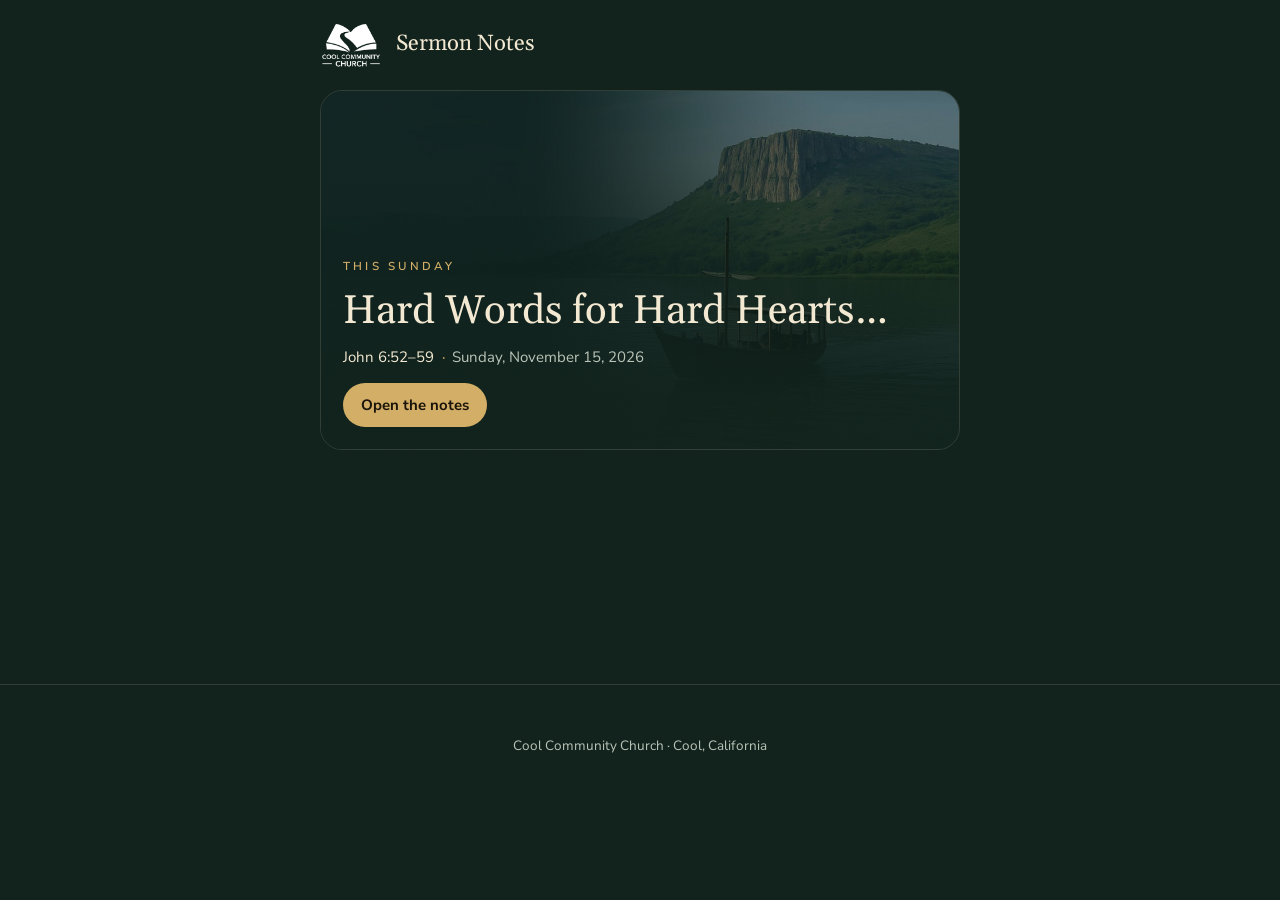
==== docs/index.html @ 18d4a4a9 "Sermon notes site: template, builder, and John 031 page Fill-in-the-blank sermon notes for phones, b" ====
<!doctype html>
<html lang="en">
<head>
<meta charset="utf-8">
<meta name="viewport" content="width=device-width, initial-scale=1, viewport-fit=cover">
<title>Sermon Notes · Cool Community Church</title>
<meta name="description" content="Fill-in sermon notes from Cool Community Church.">
<meta name="theme-color" content="#12231d">
<link rel="icon" href="assets/logo.png">
<link rel="preconnect" href="https://fonts.googleapis.com">
<link rel="preconnect" href="https://fonts.gstatic.com" crossorigin>
<link rel="stylesheet" href="https://fonts.googleapis.com/css2?family=Gelasio:ital,wght@0,400;0,700;1,400&family=Nunito+Sans:wght@400;600;700&display=swap">
<link rel="stylesheet" href="assets/notes.css?v=1794507197">
</head>
<body>
<div class="archive-head">
  <img src="assets/logo.png" alt="Cool Community Church">
  <h1>Sermon Notes</h1>
</div>
<main>
  <a class="feature" href="2026-11-15/"><img src="2026-11-15/hero.jpg" alt=""><div class="inner"><p class="eyebrow">This Sunday</p><h2 class="title">Hard Words for Hard Hearts…</h2><p class="meta"><span class="ref">John 6:52–59</span><span class="dot">·</span>Sunday, November 15, 2026</p><span class="go">Open the notes</span></div></a>
  
</main>
<footer class="site">
  <div>Cool Community Church · Cool, California</div>
</footer>
</body>
</html>
---- docs/assets/notes.css ----
/* Cool Community Church sermon notes.
   Colors come from the sermon slides (deep green, cream, gold); each sermon
   can override --bg and --accent in its notes.txt. Type: Georgia-style serif
   for headings and Scripture (as on the slides), Avenir-style sans for
   everything else (CCC brand guide). */
:root {
  --bg: #12231d;
  --bg-2: #183029;
  --card: rgba(243, 233, 210, 0.05);
  --line: rgba(243, 233, 210, 0.14);
  --text: #f3e9d2;
  --muted: #b9c4b8;
  --accent: #d2ae66;
  --accent-ink: #1a140a;
  --good: #9fd3a8;
  --serif: Georgia, "Gelasio", "Times New Roman", serif;
  --sans: "Avenir Next", Avenir, "Nunito Sans", "Helvetica Neue", Arial, sans-serif;
  --scale: 1;
  color-scheme: dark;
}
* { box-sizing: border-box; }
html { -webkit-text-size-adjust: 100%; }
body {
  margin: 0;
  background: var(--bg);
  color: var(--text);
  font-family: var(--sans);
  font-size: calc(17px * var(--scale));
  line-height: 1.6;
  -webkit-font-smoothing: antialiased;
}
img { max-width: 100%; display: block; }
a { color: var(--accent); }
button { font: inherit; color: inherit; }

/* ---------- Hero ---------- */
.hero {
  position: relative;
  min-height: min(72vh, 600px);
  display: flex;
  flex-direction: column;
  justify-content: flex-end;
  padding: 20px 22px 34px;
  overflow: hidden;
  isolation: isolate;
}
.hero-img {
  position: absolute; inset: 0; z-index: -2;
  width: 100%; height: 100%;
  object-fit: cover; object-position: 72% center;
}
.hero::before {
  content: ""; position: absolute; inset: 0; z-index: -1;
  background:
    linear-gradient(180deg, rgba(18,35,29,.55) 0%, rgba(18,35,29,.05) 30%, rgba(18,35,29,.65) 62%, var(--bg) 100%),
    linear-gradient(90deg, rgba(18,35,29,.75) 0%, rgba(18,35,29,0) 70%);
}
.hero.no-img { min-height: 0; padding-top: 80px; background: radial-gradient(120% 90% at 80% 0%, var(--bg-2), var(--bg)); }
.brand {
  position: absolute; top: 16px; left: 18px; right: 18px;
  display: flex; align-items: center; justify-content: space-between;
}
.brand img { height: 40px; width: auto; opacity: .92; }
.brand a { text-decoration: none; font-size: 12px; letter-spacing: .14em; text-transform: uppercase; color: var(--text); opacity: .8; padding: 8px 0 8px 12px; }
.eyebrow {
  font-family: var(--sans); font-weight: 600;
  font-size: 11.5px; letter-spacing: .28em; text-transform: uppercase;
  color: var(--accent); margin: 0 0 14px;
}
.series {
  font-family: var(--serif); font-weight: 400;
  font-size: clamp(48px, 15vw, 84px); line-height: 1; margin: 0;
  letter-spacing: -.01em;
}
.subtitle {
  font-family: var(--serif); font-style: italic; color: var(--accent);
  font-size: clamp(21px, 6vw, 30px); margin: 8px 0 26px;
}
.title {
  font-family: var(--serif); font-weight: 400;
  font-size: calc(clamp(26px, 7.4vw, 40px) * var(--scale)); line-height: 1.15; margin: 0;
}
.meta { margin: 10px 0 0; color: var(--muted); font-size: 15px; }
.meta .ref { color: var(--text); }
.meta .dot { margin: 0 .5em; color: var(--accent); }

/* ---------- Layout ---------- */
main { max-width: 680px; margin: 0 auto; padding: 0 20px 140px; }
.how {
  display: flex; gap: 12px; align-items: flex-start;
  font-size: 14px; color: var(--muted);
  border: 1px solid var(--line); border-radius: 14px;
  padding: 12px 14px; margin: 6px 0 26px;
}
.how b { color: var(--text); font-weight: 600; }
.how .x { margin-left: auto; background: none; border: 0; color: var(--muted); font-size: 22px; line-height: 1; padding: 0 2px 4px 10px; cursor: pointer; }

/* ---------- Scripture reading ---------- */
.reading {
  position: relative;
  background: linear-gradient(180deg, var(--bg-2), rgba(24,48,41,.4));
  border: 1px solid var(--line); border-radius: 18px;
  padding: 22px 20px 18px; margin: 0 0 30px;
}
.label, .reading p.label {
  font-family: var(--sans); line-height: 1.4;
  font-weight: 600; font-size: 11px; letter-spacing: .24em; text-transform: uppercase;
  color: var(--accent); margin: 0 0 10px;
}
.reading p { font-family: var(--serif); font-size: 1.08em; line-height: 1.7; margin: 0 0 .8em; }
.reading cite { display: block; font-style: normal; font-family: var(--serif); font-style: italic; color: var(--accent); text-align: right; }
.reading.collapsed .body { max-height: 11.5em; overflow: hidden; -webkit-mask-image: linear-gradient(180deg, #000 55%, transparent); mask-image: linear-gradient(180deg, #000 55%, transparent); }
.more { display: none; margin: 6px auto 0; background: none; border: 1px solid var(--line); border-radius: 99px; padding: 6px 16px; font-size: 14px; color: var(--accent); cursor: pointer; }
.reading.collapsible .more { display: block; }

/* ---------- Points ---------- */
.point { margin: 44px 0 0; }
.point-head { display: grid; grid-template-columns: auto 1fr; column-gap: 14px; align-items: baseline; }
.num {
  font-family: var(--serif); font-weight: 700; color: var(--accent);
  font-size: calc(30px * var(--scale)); line-height: 1;
}
.point h2 {
  font-family: var(--serif); font-weight: 400;
  font-size: calc(clamp(23px, 6.4vw, 30px) * var(--scale)); line-height: 1.25; margin: 0;
}
.verses { grid-column: 2; color: var(--accent); font-size: 14.5px; margin-top: 4px; }
.see-also { margin: 14px 0 0; font-size: .92em; color: var(--muted); }
.see-also b { color: var(--accent); font-weight: 600; font-size: 11px; letter-spacing: .2em; text-transform: uppercase; margin-right: 8px; }
h3 { font-family: var(--serif); font-style: italic; font-weight: 400; font-size: 1.2em; color: var(--text); margin: 26px 0 8px; }
.point p, .intro p { margin: 12px 0; }
ul, ol { padding-left: 1.3em; }
li { margin: 6px 0; }
li::marker { color: var(--accent); }
hr.rule { border: 0; height: 1px; background: var(--line); margin: 40px 0 0; }

/* ---------- Blanks ---------- */
.blank {
  display: inline-flex; align-items: stretch; vertical-align: baseline;
  margin: 0 2px; position: relative;
}
.blank input {
  font: inherit; color: var(--text);
  width: calc(var(--len) * .62em + 1.4em); min-width: 4.2em; max-width: 72vw;
  padding: 0 .25em 1px; margin: 0;
  background: rgba(210, 174, 102, .08);
  border: 0; border-bottom: 2px solid var(--accent);
  border-radius: 6px 0 0 0;
  outline: none; text-align: center;
  transition: background .2s, color .2s;
}
.blank input:focus { background: rgba(210, 174, 102, .18); }
.blank .peek {
  border: 0; border-bottom: 2px solid var(--accent); border-radius: 0 6px 0 0;
  background: rgba(210, 174, 102, .08); color: var(--accent);
  width: 1.5em; padding: 0; cursor: pointer; display: grid; place-items: center;
  font-size: inherit;
}
.blank .peek svg { width: .7em; height: .7em; }
.blank.correct input, .blank.revealed input { color: var(--accent); font-weight: 600; background: transparent; }
.blank.correct .peek, .blank.revealed .peek { display: none; }
.blank.correct input, .blank.revealed input { border-bottom-color: transparent; border-radius: 0; }
.blank.correct input, .blank.revealed input { min-width: 0; width: calc(var(--len) * .6em + .5em); padding: 0; }
.blank.correct input { animation: pop .35s ease; }
@keyframes pop { 50% { transform: scale(1.08); } }
h2 .blank input { font-family: var(--serif); }

/* ---------- Notes ---------- */
.notes { margin: 16px 0 0; position: relative; }
.notes textarea {
  width: 100%; min-height: 3.4em; resize: none; overflow: hidden;
  font: inherit; font-size: 16px; line-height: 1.55; color: var(--text);
  background: var(--card);
  border: 1px dashed var(--line); border-radius: 14px;
  padding: 12px 14px; outline: none;
  transition: border-color .2s, background .2s;
}
.notes textarea::placeholder { color: var(--muted); opacity: .7; }
.notes textarea:focus { border-style: solid; border-color: var(--accent); background: rgba(243,233,210,.07); }

/* ---------- Quotes ---------- */
.quote {
  margin: 28px 0; padding: 4px 0 4px 18px;
  border-left: 3px solid var(--accent);
}
.quote p { font-family: var(--serif); font-size: 1.05em; line-height: 1.65; margin: 0 0 .6em; }
.quote cite { display: block; font-style: normal; font-weight: 700; color: var(--accent); font-size: .92em; }
.quote cite::before { content: "— "; }

/* ---------- Images ---------- */
.gallery { columns: 2; column-gap: 8px; margin: 26px -6px; }
.gallery.one { columns: 1; }
.gallery figure { margin: 0 0 8px; break-inside: avoid; }
.gallery button { all: unset; display: block; cursor: zoom-in; border-radius: 12px; overflow: hidden; background: #0b1612; width: 100%; }
.gallery img { width: 100%; height: auto; }
.gallery button:focus-visible { outline: 2px solid var(--accent); outline-offset: 2px; }
.gallery figcaption { font-size: 13px; color: var(--muted); padding: 6px 4px 0; }

dialog.lightbox {
  border: 0; padding: 0; margin: 0; max-width: none; max-height: none;
  width: 100vw; height: 100dvh; background: rgba(5, 10, 8, .96); color: var(--text);
}
dialog.lightbox::backdrop { background: rgba(5, 10, 8, .96); }
.lb-stage { position: absolute; inset: 0; display: grid; place-items: center; padding: 56px 8px 70px; touch-action: pan-y pinch-zoom; }
.lb-stage img { max-width: 100%; max-height: 100%; object-fit: contain; border-radius: 4px; }
.lb-close, .lb-nav { position: absolute; background: rgba(243,233,210,.1); border: 0; border-radius: 99px; width: 44px; height: 44px; display: grid; place-items: center; cursor: pointer; color: var(--text); }
.lb-close { top: 12px; right: 12px; font-size: 26px; line-height: 1; }
.lb-nav { bottom: 16px; font-size: 22px; }
.lb-prev { left: calc(50% - 60px); }
.lb-next { left: calc(50% + 16px); }
.lb-count { position: absolute; top: 22px; left: 0; right: 0; text-align: center; font-size: 13px; color: var(--muted); pointer-events: none; }
.lb-cap { position: absolute; bottom: 74px; left: 16px; right: 16px; text-align: center; font-size: 14px; color: var(--muted); }

/* ---------- Toolbar ---------- */
.toolbar {
  position: fixed; left: 50%; transform: translateX(-50%);
  bottom: max(12px, env(safe-area-inset-bottom));
  display: flex; gap: 2px; padding: 5px;
  background: rgba(14, 28, 23, .86);
  -webkit-backdrop-filter: blur(14px); backdrop-filter: blur(14px);
  border: 1px solid var(--line); border-radius: 99px;
  box-shadow: 0 10px 30px rgba(0,0,0,.35);
  z-index: 10; max-width: calc(100vw - 24px);
}
.toolbar button {
  background: none; border: 0; border-radius: 99px; cursor: pointer;
  display: flex; flex-direction: column; align-items: center; gap: 1px;
  min-width: 62px; padding: 7px 10px 5px; white-space: nowrap;
  font-size: 11.5px; letter-spacing: .02em; color: var(--muted);
}
.toolbar button:hover, .toolbar button:focus-visible { background: rgba(243,233,210,.08); color: var(--text); outline: none; }
.toolbar svg { width: 20px; height: 20px; stroke: currentColor; fill: none; stroke-width: 1.8; stroke-linecap: round; stroke-linejoin: round; }
.toolbar .primary { color: var(--accent); }
.toolbar .count { font-variant-numeric: tabular-nums; }

.toast {
  position: fixed; left: 50%; bottom: 86px; transform: translate(-50%, 20px);
  background: var(--text); color: var(--accent-ink); font-size: 14px; font-weight: 600;
  padding: 10px 16px; border-radius: 99px; opacity: 0; pointer-events: none;
  transition: opacity .25s, transform .25s; z-index: 20; white-space: nowrap;
}
.toast.show { opacity: 1; transform: translate(-50%, 0); }

/* ---------- Footer ---------- */
footer.site {
  text-align: center; color: var(--muted); font-size: 13.5px;
  padding: 50px 20px 120px; border-top: 1px solid var(--line); margin-top: 60px;
}
footer.site img { height: 64px; width: auto; margin: 0 auto 14px; opacity: .85; }
footer.site a { color: var(--muted); }

/* ---------- Archive (index) ---------- */
.archive-head { padding: 22px 20px 0; max-width: 680px; margin: 0 auto; display: flex; align-items: center; gap: 14px; }
.archive-head img { height: 46px; width: auto; }
.archive-head h1 { font-family: var(--serif); font-weight: 400; font-size: 22px; margin: 0; }
.feature { display: block; text-decoration: none; color: var(--text); border-radius: 22px; overflow: hidden; position: relative; margin: 22px 0 34px; min-height: 360px; isolation: isolate; border: 1px solid var(--line); }
.feature img { position: absolute; inset: 0; width: 100%; height: 100%; object-fit: cover; object-position: 72% center; z-index: -2; }
.feature::before { content: ""; position: absolute; inset: 0; z-index: -1; background: linear-gradient(180deg, rgba(18,35,29,.1) 20%, rgba(18,35,29,.95) 85%); }
.feature .inner { position: absolute; left: 0; right: 0; bottom: 0; padding: 22px; }
.feature .go { display: inline-block; margin-top: 14px; background: var(--accent); color: var(--accent-ink); font-weight: 700; padding: 10px 18px; border-radius: 99px; font-size: 15px; }
.list { list-style: none; padding: 0; margin: 0; }
.list li { margin: 0; border-top: 1px solid var(--line); }
.list a { display: block; padding: 14px 2px; text-decoration: none; color: var(--text); }
.list .t { font-family: var(--serif); font-size: 19px; }
.list .m { font-size: 13.5px; color: var(--muted); }

@media (min-width: 760px) {
  .hero { padding: 28px 48px 48px; min-height: 560px; }
  .brand { left: 40px; right: 40px; top: 24px; }
  .hero .wrap { max-width: 640px; width: 100%; margin: 0 auto; }
  .gallery { margin: 30px -30px; column-gap: 12px; }
  .gallery figure { margin-bottom: 12px; }
}
@media (prefers-reduced-motion: reduce) { * { animation: none !important; transition: none !important; } }
@media print {
  .toolbar, .how, .brand, .peek { display: none !important; }
  body { background: #fff; color: #000; }
}
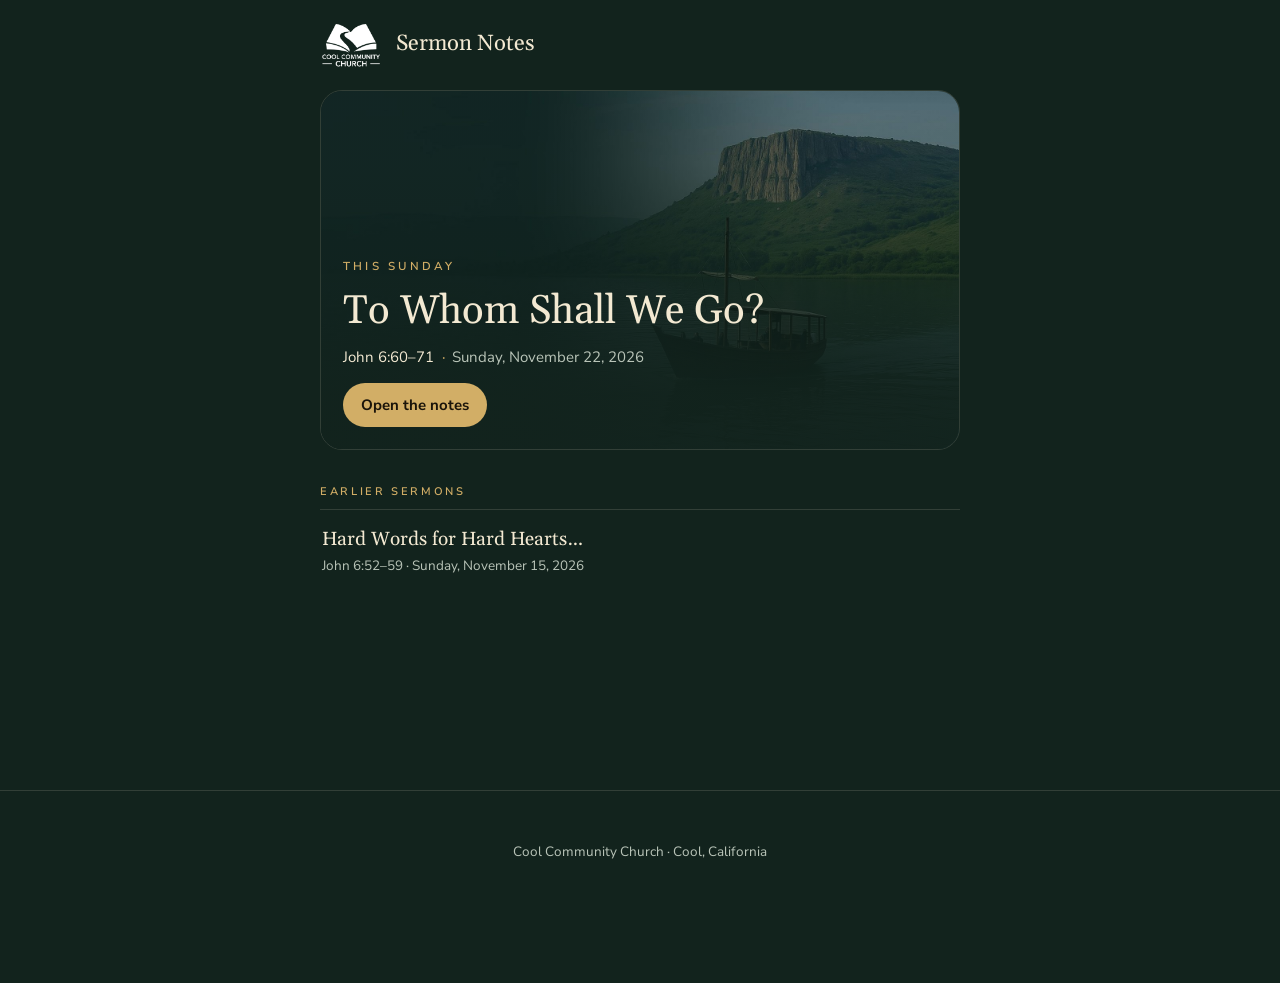
==== commit a5da49da: "Add John 032 page: To Whom Shall We Go? Also teach from_slides.py to drop the decorative quote mark " ====
--- a/docs/index.html
+++ b/docs/index.html
@@ -10,7 +10,7 @@
 <link rel="preconnect" href="https://fonts.googleapis.com">
 <link rel="preconnect" href="https://fonts.gstatic.com" crossorigin>
 <link rel="stylesheet" href="https://fonts.googleapis.com/css2?family=Gelasio:ital,wght@0,400;0,700;1,400&family=Nunito+Sans:wght@400;600;700&display=swap">
-<link rel="stylesheet" href="assets/notes.css?v=1794507197">
+<link rel="stylesheet" href="assets/notes.css?v=1795109094">
 </head>
 <body>
 <div class="archive-head">
@@ -18,8 +18,8 @@
   <h1>Sermon Notes</h1>
 </div>
 <main>
-  <a class="feature" href="2026-11-15/"><img src="2026-11-15/hero.jpg" alt=""><div class="inner"><p class="eyebrow">This Sunday</p><h2 class="title">Hard Words for Hard Hearts…</h2><p class="meta"><span class="ref">John 6:52–59</span><span class="dot">·</span>Sunday, November 15, 2026</p><span class="go">Open the notes</span></div></a>
-  
+  <a class="feature" href="2026-11-22/"><img src="2026-11-22/hero.jpg" alt=""><div class="inner"><p class="eyebrow">This Sunday</p><h2 class="title">To Whom Shall We Go?</h2><p class="meta"><span class="ref">John 6:60–71</span><span class="dot">·</span>Sunday, November 22, 2026</p><span class="go">Open the notes</span></div></a>
+  <p class="label">Earlier sermons</p><ul class="list"><li><a href="2026-11-15/"><div class="t">Hard Words for Hard Hearts…</div><div class="m">John 6:52–59 · Sunday, November 15, 2026</div></a></li></ul>
 </main>
 <footer class="site">
   <div>Cool Community Church · Cool, California</div>
